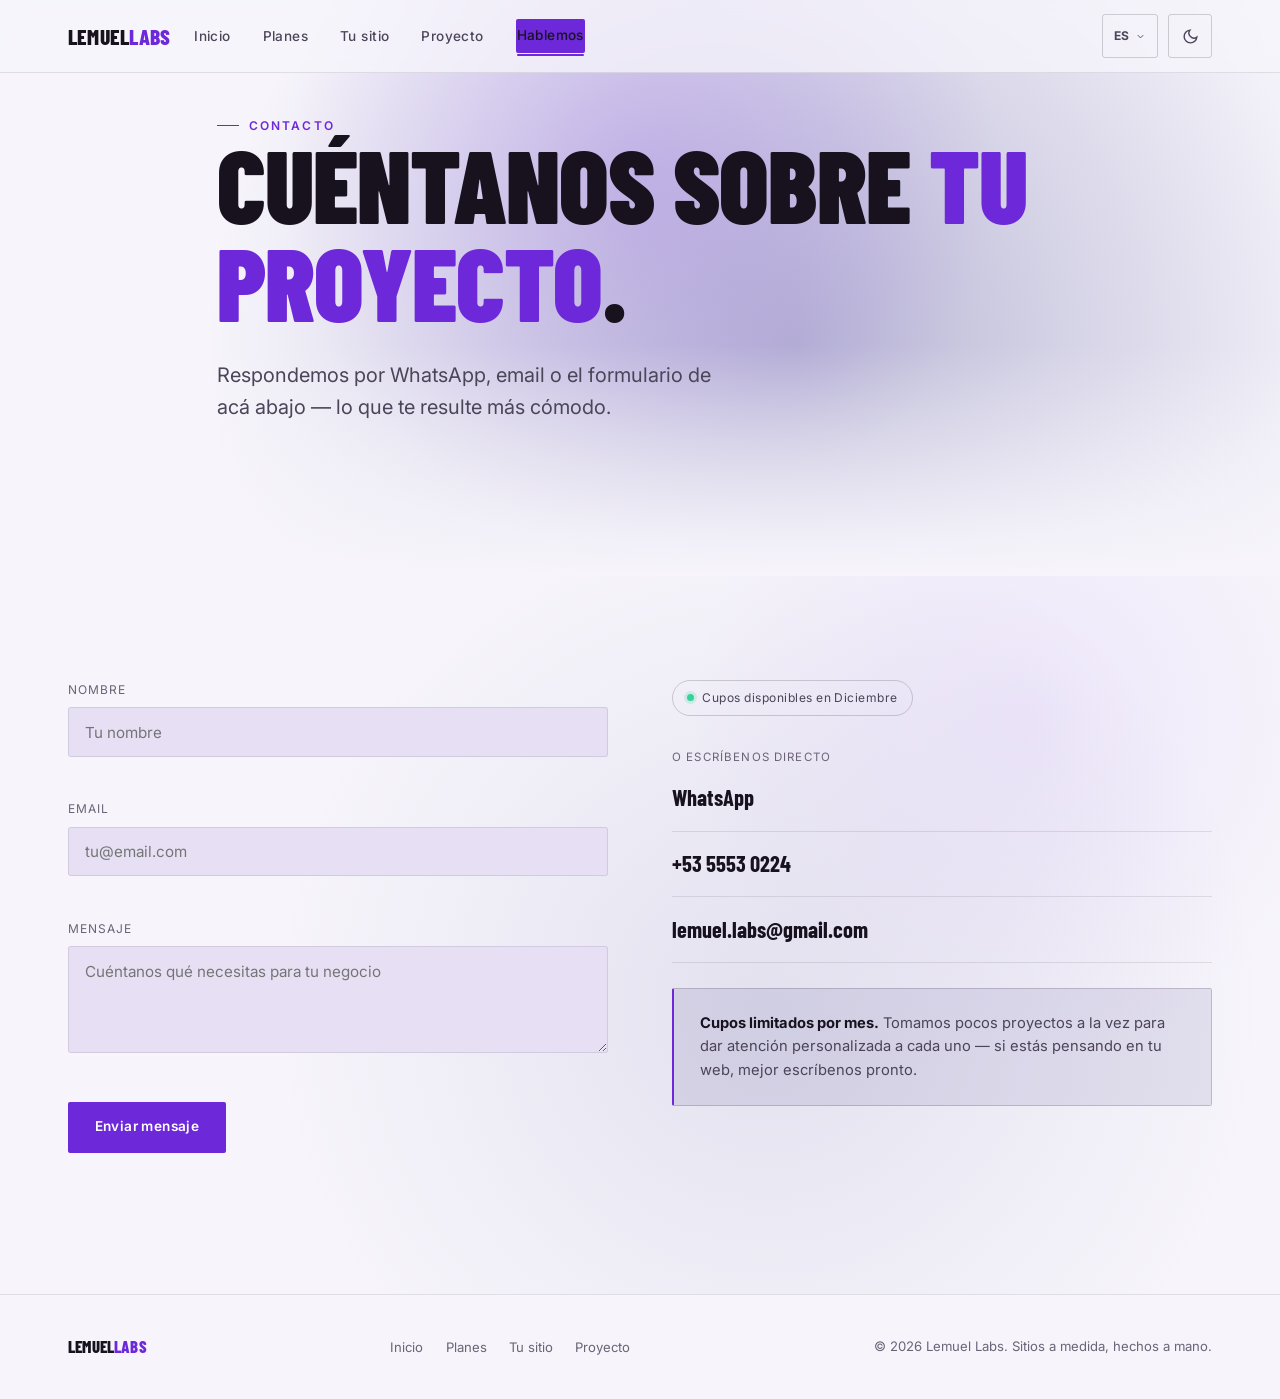
==== contacto.html @ 9ead1e61 "Add files via upload" ====
<!DOCTYPE html>
<html lang="es">
<head>
<meta charset="UTF-8">
<meta name="viewport" content="width=device-width, initial-scale=1.0">

<link rel="icon" href="img/favicon.ico" sizes="any">
<link rel="icon" type="image/png" sizes="32x32" href="img/favicon-32x32.png">
<link rel="icon" type="image/png" sizes="16x16" href="img/favicon-16x16.png">
<link rel="apple-touch-icon" sizes="180x180" href="img/apple-touch-icon.png">

<!-- A2 — Analítica liviana, sin cookies (Plausible).
     TODO ANTES DE PUBLICAR: reemplazar TU-DOMINIO.com por el dominio real. -->
<script defer data-domain="TU-DOMINIO.com" src="https://plausible.io/js/script.js"></script>
<!-- Alternativa a Plausible: GoatCounter (también gratis, también sin cookies).
     Para usarla en vez de Plausible: comentar el script de arriba,
     descomentar este, y reemplazar TU-CUENTA por tu cuenta real.
<script data-goatcounter="https://TU-CUENTA.goatcounter.com/count" async src="//gc.zgo.at/count.js"></script>
-->

<script>
(function(){
  try{
    var saved = localStorage.getItem('lemuel-theme');
    var theme = saved || (window.matchMedia('(prefers-color-scheme: light)').matches ? 'light' : 'dark');
    document.documentElement.setAttribute('data-theme', theme);
    if (sessionStorage.getItem('lemuel-iris-open') === '1') {
      document.documentElement.classList.add('iris-pending');
      setTimeout(function(){ document.documentElement.classList.remove('iris-pending'); }, 2000);
    }
  }catch(e){}
})();
</script>

<title>Contacto — Lemuel Labs</title>
<meta name="description" content="Escríbenos por WhatsApp, email o el formulario de contacto. Cupos limitados por mes para dar atención personalizada a cada proyecto.">

<meta property="og:type" content="website">
<meta property="og:title" content="Contacto — Lemuel Labs">
<meta property="og:description" content="Cuéntanos sobre tu proyecto. Cupos limitados por mes.">
<!-- TODO: reemplazar TU-DOMINIO.com por el dominio real cuando el sitio esté publicado -->
<meta property="og:url" content="https://TU-DOMINIO.com/contacto.html">
<meta property="og:image" content="https://TU-DOMINIO.com/img/og-cover.jpg">
<meta property="og:locale" content="es_LA">

<meta name="twitter:card" content="summary_large_image">
<meta name="twitter:title" content="Contacto — Lemuel Labs">
<meta name="twitter:description" content="Cuéntanos sobre tu proyecto. Cupos limitados por mes.">
<meta name="twitter:image" content="https://TU-DOMINIO.com/img/og-cover.jpg">

<script type="application/ld+json">
{
  "@context": "https://schema.org",
  "@type": "ProfessionalService",
  "name": "Lemuel Labs",
  "description": "Estudio de desarrollo web a medida. Sitios de presentación para pequeños y medianos negocios, en tres niveles de servicio: Esencial, Profesional y Premium.",
  "url": "https://TU-DOMINIO.com/contacto.html",
  "telephone": "+5355530224",
  "email": "lemuel.labs@gmail.com",
  "priceRange": "$$",
  "makesOffer": [
    {
      "@type": "Offer",
      "name": "Plan Esencial",
      "price": "200000",
      "priceCurrency": "ARS",
      "url": "https://TU-DOMINIO.com/planes.html#esencial"
    },
    {
      "@type": "Offer",
      "name": "Plan Profesional",
      "price": "290000",
      "priceCurrency": "ARS",
      "url": "https://TU-DOMINIO.com/planes.html#profesional"
    },
    {
      "@type": "Offer",
      "name": "Plan Premium",
      "price": "350000",
      "priceCurrency": "ARS",
      "url": "https://TU-DOMINIO.com/planes.html#premium"
    }
  ]
}
</script>

<link rel="preconnect" href="https://fonts.googleapis.com">
<link rel="preconnect" href="https://fonts.gstatic.com" crossorigin>
<link href="https://fonts.googleapis.com/css2?family=Barlow+Condensed:wght@600;700;800;900&family=Inter:wght@400;500;600;700&display=swap" rel="stylesheet">
<link rel="stylesheet" href="css/styles.css">
</head>
<body>

<a href="#main" class="skip-link">Saltar al contenido</a>

<header>
  <nav class="nav wrap">
    <a href="index.html" class="logo">Lemuel<span>Labs</span></a>
    <ul class="nav-links" id="navLinks">
      <li><a href="index.html" data-i18n="nav_inicio">Inicio</a></li>
      <li><a href="planes.html" data-i18n="nav_planes">Planes</a></li>
      <li><a href="servicios.html" data-i18n="nav_servicios">Tu sitio</a></li>
      <li><a href="proyecto.html" data-i18n="nav_proyecto">Proyecto</a></li>
      <li><a href="contacto.html" class="btn btn-primary btn-sm" aria-current="page" data-i18n="nav_cta">Hablemos</a></li>
    </ul>
    <div class="nav-controls">
      <div class="lang-switch" id="langSwitch" data-open="false">
        <button type="button" class="lang-switch-btn" id="langBtn" aria-haspopup="listbox" aria-expanded="false" aria-label="Elegir idioma">
          <span id="langCurrentLabel">ES</span>
          <svg viewBox="0 0 24 24" fill="none" stroke="currentColor" stroke-width="2" aria-hidden="true" focusable="false"><path d="M6 9l6 6 6-6"/></svg>
        </button>
        <ul class="lang-switch-list" id="langMenu" role="listbox" aria-label="Idioma" tabindex="-1">
          <li role="option" data-lang="es" aria-selected="true" id="langOpt-es" data-i18n="lang_name_es">Español</li>
          <li role="option" data-lang="en" aria-selected="false" id="langOpt-en" data-i18n="lang_name_en">Inglés</li>
          <li role="option" data-lang="pt" aria-selected="false" id="langOpt-pt" data-i18n="lang_name_pt">Portugués</li>
        </ul>
      </div>
      <button type="button" class="icon-btn" id="themeToggle" aria-pressed="false" aria-label="Cambiar entre modo oscuro y claro">
        <svg class="icon-sun" viewBox="0 0 24 24" fill="none" stroke="currentColor" stroke-width="2" aria-hidden="true" focusable="false"><circle cx="12" cy="12" r="4"/><path d="M12 2v2M12 20v2M4.9 4.9l1.4 1.4M17.7 17.7l1.4 1.4M2 12h2M20 12h2M4.9 19.1l1.4-1.4M17.7 6.3l1.4-1.4"/></svg>
        <svg class="icon-moon" viewBox="0 0 24 24" fill="none" stroke="currentColor" stroke-width="2" aria-hidden="true" focusable="false"><path d="M21 12.79A9 9 0 1 1 11.21 3 7 7 0 0 0 21 12.79Z"/></svg>
      </button>
      <button class="nav-toggle" id="navToggle" aria-label="Abrir menú" aria-expanded="false">☰</button>
    </div>
  </nav>
</header>

<main id="main">

  <section class="hero hero-compact" id="hero">
    <div class="wrap hero-inner">
      <span class="eyebrow" data-i18n="hero_contacto_eyebrow">Contacto</span>
      <h1 data-i18n-html="hero_contacto_h1">Cuéntanos sobre <em>tu proyecto</em>.</h1>
      <p class="hero-sub" data-i18n="hero_contacto_sub">Respondemos por WhatsApp, email o el formulario de acá abajo — lo que te resulte más cómodo.</p>
    </div>
  </section>

  <section class="contact" id="contacto">
    <div class="wrap contact-inner">
      <div class="contact-grid">

        <div class="reveal">
          <!--
            A1 — Envío real del formulario, sin backend propio.
            Servicio elegido: Formspree (gratis hasta 50 envíos/mes,
            sin necesidad de cuenta para el visitante).
            TODO ANTES DE PUBLICAR: reemplazar YOUR_FORM_ID por el ID
            real de tu formulario en https://formspree.io
          -->
          <form id="contactForm" action="https://formspree.io/f/YOUR_FORM_ID" method="POST" novalidate>
            <!--
              Alternativa a Formspree: Web3Forms (también gratis, sin
              cuenta). Para usarla en vez de Formspree: comentar el
              <form> de arriba, descomentar este, y reemplazar
              YOUR_ACCESS_KEY por la clave real de https://web3forms.com

            <form id="contactForm" action="https://api.web3forms.com/submit" method="POST" novalidate>
              <input type="hidden" name="access_key" value="YOUR_ACCESS_KEY">
            -->

            <!-- Honeypot anti-spam: invisible para personas, tentador para bots -->
            <div class="hp-field" aria-hidden="true">
              <label for="website">No completar este campo</label>
              <input type="text" id="website" name="website" tabindex="-1" autocomplete="off">
            </div>

            <div class="field">
              <label for="name" data-i18n="form_label_name">Nombre</label>
              <input type="text" id="name" name="name" placeholder="Tu nombre" data-i18n-placeholder="form_placeholder_name" required aria-describedby="nameError">
              <span class="field-error" id="nameError"></span>
            </div>
            <div class="field">
              <label for="email" data-i18n="form_label_email">Email</label>
              <input type="email" id="email" name="email" placeholder="tu@email.com" required aria-describedby="emailError">
              <span class="field-error" id="emailError"></span>
            </div>
            <div class="field">
              <label for="message" data-i18n="form_label_message">Mensaje</label>
              <textarea id="message" name="message" rows="4" placeholder="Cuéntanos qué necesitas para tu negocio" data-i18n-placeholder="form_placeholder_message" required aria-describedby="messageError"></textarea>
              <span class="field-error" id="messageError"></span>
            </div>
            <button type="submit" class="btn btn-primary" data-i18n="form_submit">Enviar mensaje</button>
            <p class="form-status" role="status" aria-live="polite"></p>
            <p class="form-fallback" id="formFallback" hidden>
              <span data-i18n="form_fallback_text">¿No se envió? Escríbenos directo por</span>
              <a href="https://wa.me/5355530224?text=Hola%20Lemuel%20Labs%2C%20intent%C3%A9%20escribirles%20por%20el%20formulario%20de%20la%20web%20pero%20no%20se%20envi%C3%B3.">WhatsApp</a>.
            </p>
          </form>
        </div>

        <div class="reveal reveal-delay-1">
          <div class="badge" data-cupos-badge data-status="open"><span class="badge-dot"></span><span class="badge-text">Cupos disponibles</span></div>

          <div class="direct-info">
            <span data-i18n="contact_direct_label">O escríbenos directo</span>
            <a href="https://wa.me/5355530224?text=Hola%20Lemuel%20Labs%2C%20vengo%20de%20la%20p%C3%A1gina%20de%20contacto%20y%20quiero%20cotizar%20un%20sitio." target="_blank" rel="noopener">WhatsApp</a>
            <a href="tel:+5355530224">+53 5553 0224</a>
            <a href="mailto:lemuel.labs@gmail.com">lemuel.labs@gmail.com</a>
          </div>
          <div class="urgency">
            <p data-i18n-html="contact_urgency">
              <strong>Cupos limitados por mes.</strong> Tomamos pocos proyectos a la vez para dar atención personalizada a cada uno — si estás pensando en tu web, mejor escríbenos pronto.
            </p>
          </div>
        </div>

      </div>
    </div>
  </section>

</main>

<footer>
  <div class="wrap footer-inner">
    <a href="index.html" class="logo" style="font-size:1.05rem;">Lemuel<span>Labs</span></a>
    <ul class="footer-links">
      <li><a href="index.html" data-i18n="nav_inicio">Inicio</a></li>
      <li><a href="planes.html" data-i18n="nav_planes">Planes</a></li>
      <li><a href="servicios.html" data-i18n="nav_servicios">Tu sitio</a></li>
      <li><a href="proyecto.html" data-i18n="nav_proyecto">Proyecto</a></li>
    </ul>
    <p>&copy; <span id="year"></span> Lemuel Labs. Sitios a medida, hechos a mano.</p>
  </div>
</footer>

<script src="js/main.js" defer></script>
</body>
</html>
---- css/styles.css ----
/* =========================================================
   LEMUEL LABS — HOJA DE ESTILOS COMPARTIDA
   Arquetipo: Mouse Gradient. Paleta violeta/índigo sobre
   fondo oscuro (con variante clara). Barlow Condensed + Inter.
   Índice:
     1. Variables y temas (oscuro / claro)
     2. Reset y base
     3. Utilidades (wrap, eyebrow, reveal, visually-hidden)
     4. Header / navegación / controles (tema, idioma)
     5. Hero
     6. Secciones genéricas
     7. Bento de servicios (index / resumen)
     8. Por qué elegirnos
     9. Planes (planes.html)
     10. Lo que tiene tu sitio (servicios.html)
     11. Proyecto / case study (proyecto.html)
     12. Contacto (formulario, honeypot, validación)
     13. Footer
     14. Overlay "iris" (transición unificada: página / tema / idioma)
     15. Responsive
   ========================================================= */

/* ---------------------------------------------------------
   1. VARIABLES Y TEMAS
   --------------------------------------------------------- */
:root{
  /* Fondo — se mantiene oscuro y cinemático en el tema por defecto */
  --bg: #05070A;
  --bg-alt: #0B0F14;
  --bg-alt-2: #100D1B;

  /* Paleta violeta / índigo (reemplaza al verde esmeralda + petróleo) */
  --violet-dark: #2E1065;
  --violet: #7C3AED;
  --violet-soft: #A78BFA;
  --indigo-dark: #1E1B4B;
  --indigo: #312E81;

  /* Acento operativo: en tema oscuro usamos --violet directo */
  --accent: var(--violet);
  --accent-strong: var(--violet-soft);

  --text: #F5F5F0;
  --text-dim: #9A93A6;
  /* #8A8497 sobre --bg (#05070A) = 5.60:1 — verificado, cumple AA (4.5:1) */
  --text-dimmer: #8A8497;

  /* Texto chico en color acento (eyebrow, card-tag, opción seleccionada del
     idioma) necesita más contraste que --accent puro sobre --bg: violeta
     #7C3AED da solo 3.54:1 en texto chico. --violet-soft (#A78BFA) da
     7.41:1 — se usa como color de TEXTO acentuado; --accent se sigue
     usando para fondos de botón, bordes e íconos (ahí sí alcanza 3:1 UI). */
  --accent-text: var(--violet-soft);

  --border: rgba(245,245,240,0.09);
  --border-strong: rgba(245,245,240,0.16);

  --ok: #34D399;
  --danger: #F87171;

  --display: 'Barlow Condensed', 'Helvetica Neue Condensed', 'Arial Narrow', sans-serif;
  --body: 'Inter', -apple-system, BlinkMacSystemFont, 'Segoe UI', sans-serif;

  --mx: 50%;
  --my: 30%;

  color-scheme: dark;
}

/* Tema claro — activado con [data-theme="light"] en <html>, seteado
   antes del primer paint por el script inline en el <head> de cada página */
:root[data-theme="light"]{
  --bg: #F7F5FB;
  --bg-alt: #EFEBF7;
  --bg-alt-2: #E7E0F5;

  --accent: #6D28D9;       /* violeta más oscuro: contraste suficiente sobre fondo claro */
  --accent-strong: #5B21B6;
  --accent-text: var(--accent); /* 6D28D9 sobre fondo claro = 6.57:1, ya cumple AA */

  --text: #18121F;
  --text-dim: #4C4458;
  /* #6B6377 sobre --bg (#F7F5FB) = 5.28:1 — verificado, cumple AA */
  --text-dimmer: #6B6377;

  --border: rgba(24,18,31,0.10);
  --border-strong: rgba(24,18,31,0.18);

  color-scheme: light;
}

*{ margin:0; padding:0; box-sizing:border-box; }

html{ scroll-behavior:smooth; }

@media (prefers-reduced-motion: reduce){
  html{ scroll-behavior:auto; }
  *{ animation-duration:0.001ms !important; transition-duration:0.001ms !important; }
}

body{
  background:var(--bg);
  color:var(--text);
  font-family:var(--body);
  font-size:16px;
  line-height:1.6;
  -webkit-font-smoothing:antialiased;
  overflow-x:hidden;
  transition:background 0.35s ease, color 0.35s ease;
}

img, svg{ display:block; max-width:100%; }
a{ color:inherit; text-decoration:none; }
button{ font:inherit; }
::selection{ background:var(--accent); color:#fff; }

:focus-visible{
  outline:2px solid var(--accent);
  outline-offset:3px;
}

/* ---------------------------------------------------------
   3. UTILIDADES
   --------------------------------------------------------- */
.wrap{
  max-width:1240px;
  margin:0 auto;
  padding:0 clamp(1.5rem, 4vw, 3rem);
}

.visually-hidden{
  position:absolute !important;
  width:1px; height:1px;
  padding:0; margin:-1px;
  overflow:hidden;
  clip:rect(0,0,0,0);
  white-space:nowrap;
  border:0;
}

.skip-link{
  position:fixed;
  top:-100px;
  left:1rem;
  z-index:1000;
  background:var(--accent);
  color:#fff;
  padding:0.75rem 1.2rem;
  border-radius:3px;
  font-size:0.85rem;
  font-weight:600;
  transition:top 0.2s ease;
}
.skip-link:focus{ top:1rem; }

.eyebrow{
  font-family:var(--body);
  font-weight:600;
  font-size:0.75rem;
  letter-spacing:0.18em;
  text-transform:uppercase;
  color:var(--accent-text);
  display:inline-flex;
  align-items:center;
  gap:0.6rem;
}
.eyebrow::before{
  content:"";
  width:22px; height:1px;
  background:var(--accent-text);
  display:inline-block;
}

.reveal{
  opacity:0;
  transform:translateY(28px);
  transition:opacity 0.8s cubic-bezier(.16,.8,.24,1), transform 0.8s cubic-bezier(.16,.8,.24,1);
}
.reveal.in-view{ opacity:1; transform:translateY(0); }
.reveal-delay-1.in-view{ transition-delay:0.08s; }
.reveal-delay-2.in-view{ transition-delay:0.16s; }
.reveal-delay-3.in-view{ transition-delay:0.24s; }

.btn{
  display:inline-flex;
  align-items:center;
  gap:0.5rem;
  font-family:var(--body);
  font-weight:600;
  font-size:0.85rem;
  letter-spacing:0.03em;
  padding:0.85rem 1.6rem;
  border-radius:2px;
  cursor:pointer;
  transition:transform 0.25s cubic-bezier(.16,.8,.24,1), background 0.25s ease, box-shadow 0.25s ease, color .25s ease, border-color .25s ease;
  border:1px solid transparent;
  white-space:nowrap;
}
.btn-primary{ background:var(--accent); color:#fff; }
.btn-primary:hover{
  transform:translateY(-2px);
  box-shadow:0 10px 30px -8px rgba(124,58,237,0.55);
}
.btn-ghost{
  background:transparent;
  border:1px solid var(--border-strong);
  color:var(--text);
}
.btn-ghost:hover{ border-color:var(--accent); color:var(--accent); }
.btn-sm{ padding:0.6rem 1.1rem; font-size:0.78rem; }

.badge{
  display:inline-flex;
  align-items:center;
  gap:0.5rem;
  font-size:0.75rem;
  letter-spacing:0.04em;
  padding:0.45rem 0.9rem;
  border:1px solid var(--border-strong);
  border-radius:20px;
  color:var(--text-dim);
}
.badge-dot{
  width:7px; height:7px;
  border-radius:50%;
  background:var(--text-dimmer);
  flex-shrink:0;
}
.badge[data-status="open"] .badge-dot{ background:var(--ok); box-shadow:0 0 0 3px rgba(52,211,153,0.18); }
.badge[data-status="closed"] .badge-dot{ background:var(--text-dimmer); }

/* Variante "etiqueta": para marcar algo (ej. "Plan Premium") sin usar el
   sistema de estados abierto/cerrado de los cupos. */
.badge-tag{ border-color:var(--accent); color:var(--accent-text); }
.badge-tag .badge-dot{ background:var(--accent); box-shadow:none; }

/* ---------------------------------------------------------
   4. HEADER / NAV / CONTROLES
   --------------------------------------------------------- */
header{
  position:fixed;
  top:0; left:0; right:0;
  z-index:100;
  background:color-mix(in srgb, var(--bg) 78%, transparent);
  backdrop-filter:blur(10px);
  -webkit-backdrop-filter:blur(10px);
  border-bottom:1px solid var(--border);
}
.nav{
  display:flex;
  align-items:center;
  justify-content:space-between;
  height:72px;
  gap:1.5rem;
}
.logo{
  font-family:var(--display);
  font-weight:800;
  font-size:1.35rem;
  letter-spacing:0.01em;
  text-transform:uppercase;
  flex-shrink:0;
}
.logo span{ color:var(--accent); }

.nav-links{
  display:flex;
  align-items:center;
  gap:2rem;
  list-style:none;
  flex:1;
}
.nav-links a{
  font-size:0.85rem;
  font-weight:500;
  letter-spacing:0.03em;
  color:var(--text-dim);
  transition:color 0.2s ease;
  position:relative;
  padding:0.3rem 0;
}
.nav-links a:hover{ color:var(--text); }
.nav-links a[aria-current="page"]{ color:var(--text); }
.nav-links a[aria-current="page"]::after{
  content:"";
  position:absolute;
  left:0; right:0; bottom:-4px;
  height:2px;
  background:var(--accent);
  border-radius:2px;
}

.nav-controls{
  display:flex;
  align-items:center;
  gap:0.6rem;
  flex-shrink:0;
}

.icon-btn{
  display:inline-flex;
  align-items:center;
  justify-content:center;
  width:44px; height:44px; /* mínimo 44x44 para área táctil (WCAG 2.5.5/2.5.8) */
  border:1px solid var(--border-strong);
  border-radius:3px;
  background:transparent;
  color:var(--text-dim);
  cursor:pointer;
  transition:border-color .2s ease, color .2s ease;
}
.icon-btn:hover{ border-color:var(--accent); color:var(--accent); }
.icon-btn svg{ width:17px; height:17px; }
.icon-btn .icon-moon{ display:none; }
:root[data-theme="light"] .icon-btn .icon-sun{ display:none; }
:root[data-theme="light"] .icon-btn .icon-moon{ display:block; }

/* Selector de idioma unificado: un botón + listbox desplegable,
   mismo lenguaje visual que el toggle de tema (icon-btn). */
.lang-switch{ position:relative; }
.lang-switch-btn{
  display:inline-flex;
  align-items:center;
  gap:0.35rem;
  height:44px; /* mínimo 44px de área táctil */
  padding:0 0.7rem;
  border:1px solid var(--border-strong);
  border-radius:3px;
  background:transparent;
  color:var(--text-dim);
  font-size:0.75rem;
  font-weight:700;
  letter-spacing:0.03em;
  cursor:pointer;
  transition:border-color .2s ease, color .2s ease;
}
.lang-switch-btn:hover{ border-color:var(--accent); color:var(--accent); }
.lang-switch-btn svg{ width:11px; height:11px; transition:transform .2s ease; }
.lang-switch[data-open="true"] .lang-switch-btn svg{ transform:rotate(180deg); }

.lang-switch-list{
  position:absolute;
  top:calc(100% + 8px);
  right:0;
  min-width:130px;
  background:var(--bg-alt-2);
  border:1px solid var(--border-strong);
  border-radius:4px;
  padding:0.35rem;
  list-style:none;
  box-shadow:0 12px 30px -10px rgba(0,0,0,0.5);
  opacity:0;
  transform:translateY(-6px);
  pointer-events:none;
  transition:opacity .18s ease, transform .18s ease;
  z-index:120;
}
.lang-switch[data-open="true"] .lang-switch-list{
  opacity:1;
  transform:translateY(0);
  pointer-events:auto;
}
.lang-switch-list [role="option"]{
  display:flex;
  align-items:center;
  justify-content:space-between;
  gap:0.6rem;
  padding:0.55rem 0.7rem;
  font-size:0.85rem;
  color:var(--text-dim);
  border-radius:3px;
  cursor:pointer;
}
.lang-switch-list [role="option"]:hover,
.lang-switch-list [role="option"].is-focused{
  background:color-mix(in srgb, var(--accent) 16%, transparent);
  color:var(--text);
}
.lang-switch-list [role="option"][aria-selected="true"]{ color:var(--accent-text); font-weight:600; }
.lang-switch-list [role="option"][aria-selected="true"]::after{ content:"✓"; }

.nav-toggle{
  display:none;
  align-items:center;
  justify-content:center;
  width:44px; height:44px; /* mínimo 44x44 de área táctil */
  background:none;
  border:none;
  color:var(--text);
  font-size:1.6rem;
  cursor:pointer;
}

/* ---------------------------------------------------------
   5. HERO
   --------------------------------------------------------- */
.hero{
  position:relative;
  min-height:92svh;
  display:flex;
  flex-direction:column;
  justify-content:center;
  padding-top:72px;
  overflow:hidden;
}
.hero::before{
  content:"";
  position:absolute;
  inset:0;
  background:
    radial-gradient(600px 600px at var(--mx) var(--my), rgba(124,58,237,0.20), transparent 60%),
    radial-gradient(900px 900px at calc(var(--mx) + 12%) calc(var(--my) + 30%), rgba(49,46,129,0.32), transparent 65%);
  transition:background 0.15s ease-out;
  pointer-events:none;
}
.hero::after{
  content:"";
  position:absolute;
  inset:0;
  background:linear-gradient(180deg, transparent 60%, var(--bg) 100%);
  pointer-events:none;
}

.hero-inner{ position:relative; z-index:2; padding-top:3rem; padding-bottom:4rem; }
.hero.hero-compact{ min-height:64svh; }
.hero.hero-compact .hero-inner{ padding-top:2.2rem; padding-bottom:3rem; }

.hero h1{
  font-family:var(--display);
  font-weight:900;
  text-transform:uppercase;
  font-size:clamp(2.6rem, 8vw, 7rem);
  line-height:0.95;
  letter-spacing:-0.01em;
  max-width:18ch;
}
.hero h1 em{ font-style:normal; color:var(--accent); }

.hero-sub{
  margin-top:1.8rem;
  font-size:clamp(1rem, 1.6vw, 1.25rem);
  color:var(--text-dim);
  max-width:40ch;
  font-weight:400;
}

.hero-actions{
  margin-top:2.6rem;
  display:flex;
  align-items:center;
  gap:1.2rem;
  flex-wrap:wrap;
}

.hero-meta{
  position:relative;
  z-index:2;
  display:flex;
  justify-content:space-between;
  align-items:flex-end;
  gap:2rem;
  padding-bottom:2.5rem;
  border-top:1px solid var(--border);
  padding-top:1.6rem;
  flex-wrap:wrap;
}
.hero-meta-item{ font-size:0.78rem; color:var(--text-dimmer); letter-spacing:0.02em; }
.hero-meta-item strong{
  display:block;
  font-family:var(--display);
  font-weight:700;
  font-size:1.1rem;
  color:var(--text);
  text-transform:none;
  letter-spacing:0;
}

/* ---------------------------------------------------------
   6. SECCIONES GENÉRICAS
   --------------------------------------------------------- */
section{ position:relative; padding:6.5rem 0; }
.section-head{ max-width:46ch; margin-bottom:3.5rem; }
.section-head h2{
  font-family:var(--display);
  font-weight:800;
  text-transform:uppercase;
  font-size:clamp(2rem, 4vw, 3rem);
  line-height:1.02;
  margin-top:0.8rem;
  letter-spacing:-0.005em;
}
.section-head p{ margin-top:1.1rem; color:var(--text-dim); font-size:1.05rem; max-width:42ch; }
.section-head.center{ margin-left:auto; margin-right:auto; text-align:center; }

/* ---------------------------------------------------------
   7. BENTO DE SERVICIOS (resumen en index)
   --------------------------------------------------------- */
.services{ background:var(--bg-alt); }
.bento{
  display:grid;
  grid-template-columns:repeat(6, 1fr);
  grid-auto-rows:minmax(150px, auto);
  gap:1.25rem;
}
.card{
  border:1px solid var(--border);
  background:linear-gradient(160deg, var(--bg-alt-2), color-mix(in srgb, var(--bg-alt) 60%, transparent));
  border-radius:4px;
  padding:2rem;
  display:flex;
  flex-direction:column;
  justify-content:flex-end;
  transition:border-color 0.3s ease, transform 0.3s ease;
  position:relative;
  overflow:hidden;
}
.card:hover{ border-color:var(--border-strong); transform:translateY(-4px); }
.card-tag{
  font-size:0.72rem;
  letter-spacing:0.14em;
  text-transform:uppercase;
  color:var(--accent-text);
  font-weight:600;
  margin-bottom:auto;
}
.card h3{
  font-family:var(--display);
  font-weight:700;
  font-size:1.6rem;
  text-transform:uppercase;
  margin-top:1.6rem;
}
.card p{ margin-top:0.7rem; color:var(--text-dim); font-size:0.95rem; max-width:38ch; }

/* Fondo y texto fijos (no ligados al tema): esta tarjeta es un
   "spot" oscuro deliberado, debe leerse bien tanto en modo oscuro
   como en modo claro, así que no hereda var(--text)/var(--bg-alt-2) */
.card-1{
  grid-column:1 / span 3; grid-row:1 / span 2;
  background:linear-gradient(165deg, var(--indigo-dark), #17132B 70%);
  color:#F1EEFB;
}
.card-1 .card-tag{ color:#B9A2F5; }
.card-1 p{ color:#C9C2DC; }
.card-1 h3{ font-size:2rem; }
.card-2{ grid-column:4 / span 3; grid-row:1; }
.card-3{ grid-column:4 / span 3; grid-row:2; }

/* ---------------------------------------------------------
   8. POR QUÉ ELEGIRNOS
   --------------------------------------------------------- */
.why{ background:var(--bg); }
.why-grid{ display:grid; grid-template-columns:repeat(4, 1fr); border-top:1px solid var(--border); }
.why-item{ padding:2.4rem 1.8rem 2.4rem 1.4rem; border-right:1px solid var(--border); border-bottom:1px solid var(--border); }
.why-grid .why-item:last-child{ border-right:none; }
.why-mark{ width:10px; height:10px; background:var(--accent); border-radius:1px; margin-bottom:1.4rem; }
.why-item h3{ font-family:var(--display); font-weight:700; font-size:1.4rem; text-transform:uppercase; }
.why-item p{ margin-top:0.7rem; color:var(--text-dim); font-size:0.92rem; }

/* ---------------------------------------------------------
   9. PLANES
   --------------------------------------------------------- */
.plans{ background:var(--bg-alt); }
.plan-grid{
  display:grid;
  grid-template-columns:repeat(3, 1fr);
  gap:1.5rem;
  align-items:stretch;
}
.plan-card{
  border:1px solid var(--border);
  background:var(--bg-alt-2);
  border-radius:6px;
  padding:2.2rem 1.9rem;
  display:flex;
  flex-direction:column;
  position:relative;
  transition:border-color .3s ease, transform .3s ease;
}
.plan-card:hover{ transform:translateY(-4px); border-color:var(--border-strong); }
.plan-card.featured{
  border-color:var(--accent);
  background:linear-gradient(165deg, var(--indigo-dark), #17132B 70%);
  color:#F1EEFB;
}
.plan-card.featured .plan-name{ color:#C9C2DC; }
.plan-card.featured .plan-price{ color:#F1EEFB; }
.plan-card.featured .plan-price span{ color:#B7AFC9; }
.plan-card.featured .plan-hook{ color:#D8D1EA; }
.plan-card.featured .plan-features li{ color:#D2CBE3; }
.plan-card.featured .plan-features li strong{ color:#fff; }
.plan-card.featured .plan-features li::before{ background:#A78BFA; }
.plan-card.featured .plan-for{ color:#B7AFC9; border-top-color:rgba(245,245,240,0.14); }
.plan-card.featured::before{
  content:"El que usamos nosotros mismos";
  position:absolute;
  top:-13px; left:1.9rem; right:1.9rem;
  background:var(--accent);
  color:#fff;
  font-size:0.68rem;
  font-weight:700;
  letter-spacing:0.04em;
  text-transform:uppercase;
  padding:0.35rem 0.75rem;
  border-radius:20px;
  white-space:nowrap;
  overflow:hidden;
  text-overflow:ellipsis;
  width:fit-content;
  max-width:calc(100% - 3.8rem); /* nunca desborda el ancho de la tarjeta, incl. a 320px */
}
.plan-name{ display:block; margin:0; font-size:0.78rem; font-weight:600; letter-spacing:0.12em; text-transform:uppercase; color:var(--text-dim); }
.plan-price{
  font-family:var(--display);
  font-weight:800;
  font-size:2.6rem;
  margin-top:0.5rem;
  letter-spacing:-0.01em;
}
.plan-price span{ font-family:var(--body); font-weight:500; font-size:0.9rem; color:var(--text-dimmer); }
.plan-hook{
  margin-top:0.9rem;
  font-style:normal;
  color:var(--text-dim);
  font-size:0.95rem;
  min-height:2.6em;
}
.plan-features{
  list-style:none;
  margin-top:1.6rem;
  display:flex;
  flex-direction:column;
  gap:0.7rem;
  flex:1;
}
.plan-features li{
  font-size:0.88rem;
  color:var(--text-dim);
  padding-left:1.3rem;
  position:relative;
}
.plan-features li::before{
  content:"";
  position:absolute;
  left:0; top:0.5em;
  width:7px; height:7px;
  border-radius:1px;
  background:var(--accent);
}
.plan-features li strong{ color:var(--text); font-weight:600; }
.plan-for{
  margin-top:1.4rem;
  padding-top:1.2rem;
  border-top:1px solid var(--border);
  font-size:0.82rem;
  color:var(--text-dimmer);
}
.plan-card .btn{ margin-top:1.6rem; justify-content:center; }

.plans-note{
  margin-top:3rem;
  border:1px solid var(--border-strong);
  border-left:2px solid var(--accent);
  border-radius:2px;
  padding:1.8rem 2rem;
  background:color-mix(in srgb, var(--indigo) 12%, transparent);
}
.plans-note h3{ font-family:var(--display); font-weight:700; text-transform:uppercase; font-size:1.3rem; }
.plans-note p{ margin-top:0.7rem; color:var(--text-dim); font-size:0.95rem; max-width:70ch; }
.plans-note p + p{ margin-top:0.6rem; }

/* Tabla comparativa (D2) */
.compare-table-wrap{
  margin-top:1.5rem;
  overflow-x:auto;
  border:1px solid var(--border);
  border-radius:6px;
}
.compare-table{
  width:100%;
  border-collapse:collapse;
  font-size:0.88rem;
  min-width:520px;
}
.compare-table thead th{
  text-align:left;
  font-family:var(--display);
  font-weight:700;
  text-transform:uppercase;
  font-size:0.78rem;
  letter-spacing:0.04em;
  color:var(--text-dim);
  padding:0.9rem 1.1rem;
  border-bottom:1px solid var(--border-strong);
  background:var(--bg-alt-2);
}
.compare-table thead th:not(:first-child){ text-align:center; }
.compare-table tbody th{
  text-align:left;
  font-weight:500;
  color:var(--text);
  padding:0.8rem 1.1rem;
  border-bottom:1px solid var(--border);
  white-space:nowrap;
}
.compare-table tbody td{
  text-align:center;
  color:var(--text-dim);
  padding:0.8rem 0.75rem;
  border-bottom:1px solid var(--border);
}
.compare-table tbody tr:last-child th, .compare-table tbody tr:last-child td{ border-bottom:none; }

/* Reseñas próximamente (D4): slots vacíos, con estilo, sin inventar nada */
.review-slots{
  display:grid;
  grid-template-columns:repeat(3, 1fr);
  gap:1.25rem;
  margin-top:2rem;
}
.review-slot{
  border:1px dashed var(--border-strong);
  border-radius:6px;
  padding:1.6rem;
  background:var(--bg-alt-2);
}
.review-slot-avatar{
  width:40px; height:40px;
  border-radius:50%;
  background:var(--border-strong);
  margin-bottom:1rem;
}
.review-slot-line{
  height:9px;
  border-radius:2px;
  background:var(--border-strong);
  margin-bottom:0.6rem;
}
.review-slot-line-w1{ width:85%; }
.review-slot-line-w2{ width:55%; margin-bottom:0; }

/* ---------------------------------------------------------
   10. LO QUE TIENE TU SITIO (servicios.html)
   --------------------------------------------------------- */
.premium-note{
  display:flex;
  align-items:center;
  gap:1rem;
  flex-wrap:wrap;
  border:1px solid var(--border-strong);
  border-radius:4px;
  padding:1.3rem 1.6rem;
  margin-bottom:3rem;
  background:var(--bg-alt-2);
}
.premium-note p{ color:var(--text-dim); font-size:0.92rem; }
.premium-note a{ color:var(--accent-strong); font-weight:600; }

.lead{
  font-size:1.15rem;
  color:var(--text-dim);
  max-width:64ch;
  margin-bottom:3rem;
}
.lead::first-letter{
  font-family:var(--display);
  font-weight:900;
  font-size:3.6em;
  float:left;
  line-height:0.82;
  padding-right:0.12em;
  padding-top:0.03em;
  color:var(--accent);
}

.feature-grid{
  display:grid;
  grid-template-columns:repeat(2, 1fr);
  gap:1.25rem;
}
.feature-card{
  border:1px solid var(--border);
  border-radius:4px;
  padding:1.8rem;
  background:var(--bg-alt-2);
  transition:border-color .3s ease, transform .3s ease;
}
.feature-card:hover{ border-color:var(--border-strong); transform:translateY(-3px); }
.feature-icon{ font-size:1.6rem; line-height:1; }
.feature-card h3{
  font-family:var(--display);
  font-weight:700;
  font-size:1.3rem;
  text-transform:uppercase;
  margin-top:0.9rem;
}
.feature-card p{ margin-top:0.6rem; color:var(--text-dim); font-size:0.92rem; }

.pull-quote{
  border-left:2px solid var(--accent);
  padding:0.4rem 0 0.4rem 1.6rem;
  margin:3.5rem 0;
  font-family:var(--display);
  font-weight:600;
  font-size:clamp(1.4rem, 2.6vw, 2rem);
  text-transform:uppercase;
  letter-spacing:0.003em;
  line-height:1.15;
  max-width:32ch;
  color:var(--text);
}

/* ---------------------------------------------------------
   11. PROYECTO / CASE STUDY
   --------------------------------------------------------- */
.project{ background:var(--bg-alt); }
.case{ border:1px solid var(--border-strong); border-radius:6px; overflow:hidden; background:var(--bg-alt-2); }
.case-media-wrap{ overflow:hidden; margin:1.25rem; border-radius:4px; }
.case-media{
  aspect-ratio:16/8;
  border:1px dashed var(--border-strong);
  border-radius:4px;
  display:flex;
  align-items:center;
  justify-content:center;
  color:var(--text-dimmer);
  font-size:0.85rem;
  letter-spacing:0.1em;
  text-transform:uppercase;
  background:repeating-linear-gradient(135deg, rgba(124,58,237,0.05) 0 12px, transparent 12px 24px);
  will-change:transform;
}
.case-media img{ width:100%; height:100%; object-fit:cover; }
.case-body{ padding:1rem 2.25rem 2.5rem; display:flex; justify-content:space-between; gap:2.5rem; flex-wrap:wrap; }
.case-info{ max-width:50ch; }
.case-tags{ display:flex; gap:0.6rem; margin-bottom:1rem; flex-wrap:wrap; }
.case-tag{
  font-size:0.72rem;
  letter-spacing:0.08em;
  text-transform:uppercase;
  color:var(--text-dim);
  border:1px solid var(--border-strong);
  padding:0.3rem 0.7rem;
  border-radius:2px;
}
.case-tag.plan-tag{ color:#fff; background:var(--accent); border-color:var(--accent); }
.case-info h2, .case-info h3{ font-family:var(--display); font-weight:800; text-transform:uppercase; font-size:2.2rem; margin:0; }
.case-info p{ margin-top:0.9rem; color:var(--text-dim); font-size:1rem; }
.case-cta{ display:flex; align-items:flex-end; gap:0.8rem; flex-wrap:wrap; }

.detail-grid{
  display:grid;
  grid-template-columns:repeat(3, 1fr);
  gap:1.25rem;
  margin-top:3rem;
}
.detail-grid .feature-card p{ font-size:0.88rem; }

/* ---------------------------------------------------------
   12. CONTACTO
   --------------------------------------------------------- */
.contact{ background:var(--bg); position:relative; overflow:hidden; }
.contact::before{
  content:"";
  position:absolute;
  inset:0;
  /* Más sutil que antes (era 0.16/0.4): el gradiente sigue siendo la firma
     visual, pero no debe competir con el contraste del formulario. */
  background:
    radial-gradient(560px 560px at var(--cx, 80%) var(--cy, 20%), rgba(124,58,237,0.10), transparent 60%),
    radial-gradient(760px 760px at calc(var(--cx, 80%) - 20%) calc(var(--cy, 20%) + 40%), rgba(30,27,75,0.22), transparent 65%);
  pointer-events:none;
}
:root[data-theme="light"] .contact::before{
  /* En claro, cualquier tinte se nota más sobre el fondo casi blanco:
     va todavía más bajo para no ensuciar el área detrás del formulario. */
  background:
    radial-gradient(560px 560px at var(--cx, 80%) var(--cy, 20%), rgba(124,58,237,0.08), transparent 60%),
    radial-gradient(760px 760px at calc(var(--cx, 80%) - 20%) calc(var(--cy, 20%) + 40%), rgba(49,46,129,0.10), transparent 65%);
}
.contact-inner{ position:relative; z-index:2; }
.contact-grid{ display:grid; grid-template-columns:1fr 1fr; gap:4rem; align-items:start; }

.urgency{
  border:1px solid var(--border-strong);
  border-left:2px solid var(--accent);
  padding:1.4rem 1.6rem;
  margin-top:1.6rem;
  /* 10% en vez de 14%: verificado con el contraste real, el texto sigue
     muy por encima de AA (>6:1 en ambos temas) — esto es solo prolijidad visual */
  background:color-mix(in srgb, var(--indigo) 10%, transparent);
  border-radius:2px;
}
.urgency p{ color:var(--text-dim); font-size:0.92rem; }
.urgency strong{ color:var(--text); }

.direct-info{ margin-top:2rem; }
.direct-info a{
  display:block;
  font-family:var(--display);
  font-weight:700;
  font-size:1.4rem;
  padding:0.9rem 0;
  border-bottom:1px solid var(--border);
  transition:color 0.2s ease;
}
.direct-info a:hover{ color:var(--accent); }
.direct-info span{
  display:block;
  font-size:0.72rem;
  letter-spacing:0.1em;
  text-transform:uppercase;
  color:var(--text-dimmer);
  margin-top:1.6rem;
}

form{ display:flex; flex-direction:column; gap:1.3rem; }
.field{ display:flex; flex-direction:column; gap:0.5rem; }
.field label{ font-size:0.75rem; letter-spacing:0.08em; text-transform:uppercase; color:var(--text-dimmer); }
.field input, .field textarea{
  background:var(--bg-alt-2);
  border:1px solid var(--border);
  border-radius:3px;
  padding:0.9rem 1rem;
  color:var(--text);
  font-family:var(--body);
  font-size:0.95rem;
  resize:vertical;
  transition:border-color 0.2s ease;
}
.field input:focus, .field textarea:focus{ border-color:var(--accent); outline:none; }
.field input[aria-invalid="true"], .field textarea[aria-invalid="true"]{ border-color:var(--danger); }
.field-error{
  font-size:0.78rem;
  color:var(--danger);
  min-height:1.1em;
}
form .btn{ align-self:flex-start; margin-top:0.4rem; }
.form-status{
  font-size:0.85rem;
  color:var(--ok);
  min-height:1.2em;
}
.form-status.is-error{ color:var(--danger); }

.form-fallback{
  font-size:0.85rem;
  color:var(--text-dim);
  margin-top:-0.4rem;
}
.form-fallback a{ color:var(--accent-text); font-weight:600; text-decoration:underline; }

/* Honeypot: oculto para personas, visible para bots que rellenan todo */
.hp-field{
  position:absolute !important;
  left:-9999px !important;
  width:1px; height:1px;
  overflow:hidden;
}

/* ---------------------------------------------------------
   13. FOOTER
   --------------------------------------------------------- */
footer{ border-top:1px solid var(--border); padding:2.4rem 0; }
.footer-inner{ display:flex; justify-content:space-between; align-items:center; flex-wrap:wrap; gap:1rem; }
footer p{ font-size:0.82rem; color:var(--text-dimmer); }
.footer-links{ display:flex; gap:1.4rem; list-style:none; }
.footer-links a{ font-size:0.82rem; color:var(--text-dimmer); transition:color .2s ease; }
.footer-links a:hover{ color:var(--text); }

/* ---------------------------------------------------------
   14. OVERLAY "IRIS" — transición unificada de página / tema / idioma
   Reemplaza el fade que antes se hacía con la View Transitions API
   nativa: ahora un solo mecanismo (ver main.js) controla los tres
   casos, así que no dejamos las dos corriendo en simultáneo.
   El overlay se recorta con una máscara SVG circular (ver main.js):
   el círculo es un "agujero" que se agranda o se achica, dejando
   ver el contenido de atrás o tapándolo por completo. El color
   del overlay (negro/blanco) se fija en JS según el tema activo.
   --------------------------------------------------------- */
.iris-overlay{
  position:fixed;
  inset:0;
  z-index:9999;
  display:flex;
  align-items:center;
  justify-content:center;
  background:#05070A; /* se sobreescribe en JS según el tema activo */
  pointer-events:none;
  opacity:0;
}
.iris-overlay.is-active{ opacity:1; pointer-events:auto; }

.iris-logo{
  font-family:var(--display);
  font-weight:800;
  font-size:clamp(1.6rem, 4vw, 2.4rem);
  text-transform:uppercase;
  letter-spacing:0.01em;
  color:#F5F5F0;
  opacity:0;
  transform:scale(0.96) translateY(8px);
  transition:opacity 0.32s cubic-bezier(0.22,1,0.36,1), transform 0.32s cubic-bezier(0.22,1,0.36,1);
}
.iris-logo span{ color:var(--violet-soft); }
.iris-overlay.is-logo-visible .iris-logo{ opacity:1; transform:scale(1) translateY(0); }

@media (prefers-reduced-motion: reduce){
  .iris-overlay{ display:none !important; }
}

/* Mientras se resuelve una navegación con el iris pendiente (ver el
   script inline del <head> y main.js), el contenido real queda oculto
   para que no haya un instante de contenido sin tapar. */
html.iris-pending body > *:not(.iris-overlay){ visibility:hidden; }

/* ---------------------------------------------------------
   15. RESPONSIVE
   --------------------------------------------------------- */
@media (max-width:960px){
  .nav-links{
    position:fixed;
    top:72px; left:0; right:0;
    background:var(--bg-alt-2);
    border-bottom:1px solid var(--border);
    flex-direction:column;
    align-items:flex-start;
    gap:0;
    padding:0.5rem clamp(1.5rem,4vw,3rem) 1rem;
    transform:translateY(-140%);
    transition:transform 0.3s ease;
  }
  .nav-links.open{ transform:translateY(0); }
  .nav-links li{ width:100%; }
  .nav-links a{ display:block; padding:0.9rem 0; border-bottom:1px solid var(--border); }
  .nav-links a[aria-current="page"]::after{ display:none; }
  .nav-links .btn{ margin:0.9rem 0; }
  .nav-toggle{ display:flex; }

  .bento{ grid-template-columns:1fr; grid-auto-rows:auto; }
  .card-1, .card-2, .card-3{ grid-column:1; grid-row:auto; }

  .why-grid{ grid-template-columns:1fr 1fr; }
  .why-grid .why-item:nth-child(2n){ border-right:none; }

  .plan-grid{ grid-template-columns:1fr; }
  .feature-grid{ grid-template-columns:1fr; }
  .detail-grid{ grid-template-columns:1fr 1fr; }
  .review-slots{ grid-template-columns:1fr; }

  .case-body{ flex-direction:column; }
  .contact-grid{ grid-template-columns:1fr; gap:3rem; }
}

@media (max-width:520px){
  .why-grid{ grid-template-columns:1fr; }
  .why-grid .why-item{ border-right:none; }
  .hero-meta{ flex-direction:column; align-items:flex-start; gap:1rem; }
  .detail-grid{ grid-template-columns:1fr; }
  .nav-controls{ gap:0.4rem; }
  .lang-switch-btn{ padding:0 0.5rem; }
  .lang-switch-list{ right:-0.5rem; }
  .plan-card.featured::before{ font-size:0.6rem; padding:0.3rem 0.6rem; left:1.4rem; max-width:calc(100% - 2.8rem); }
}
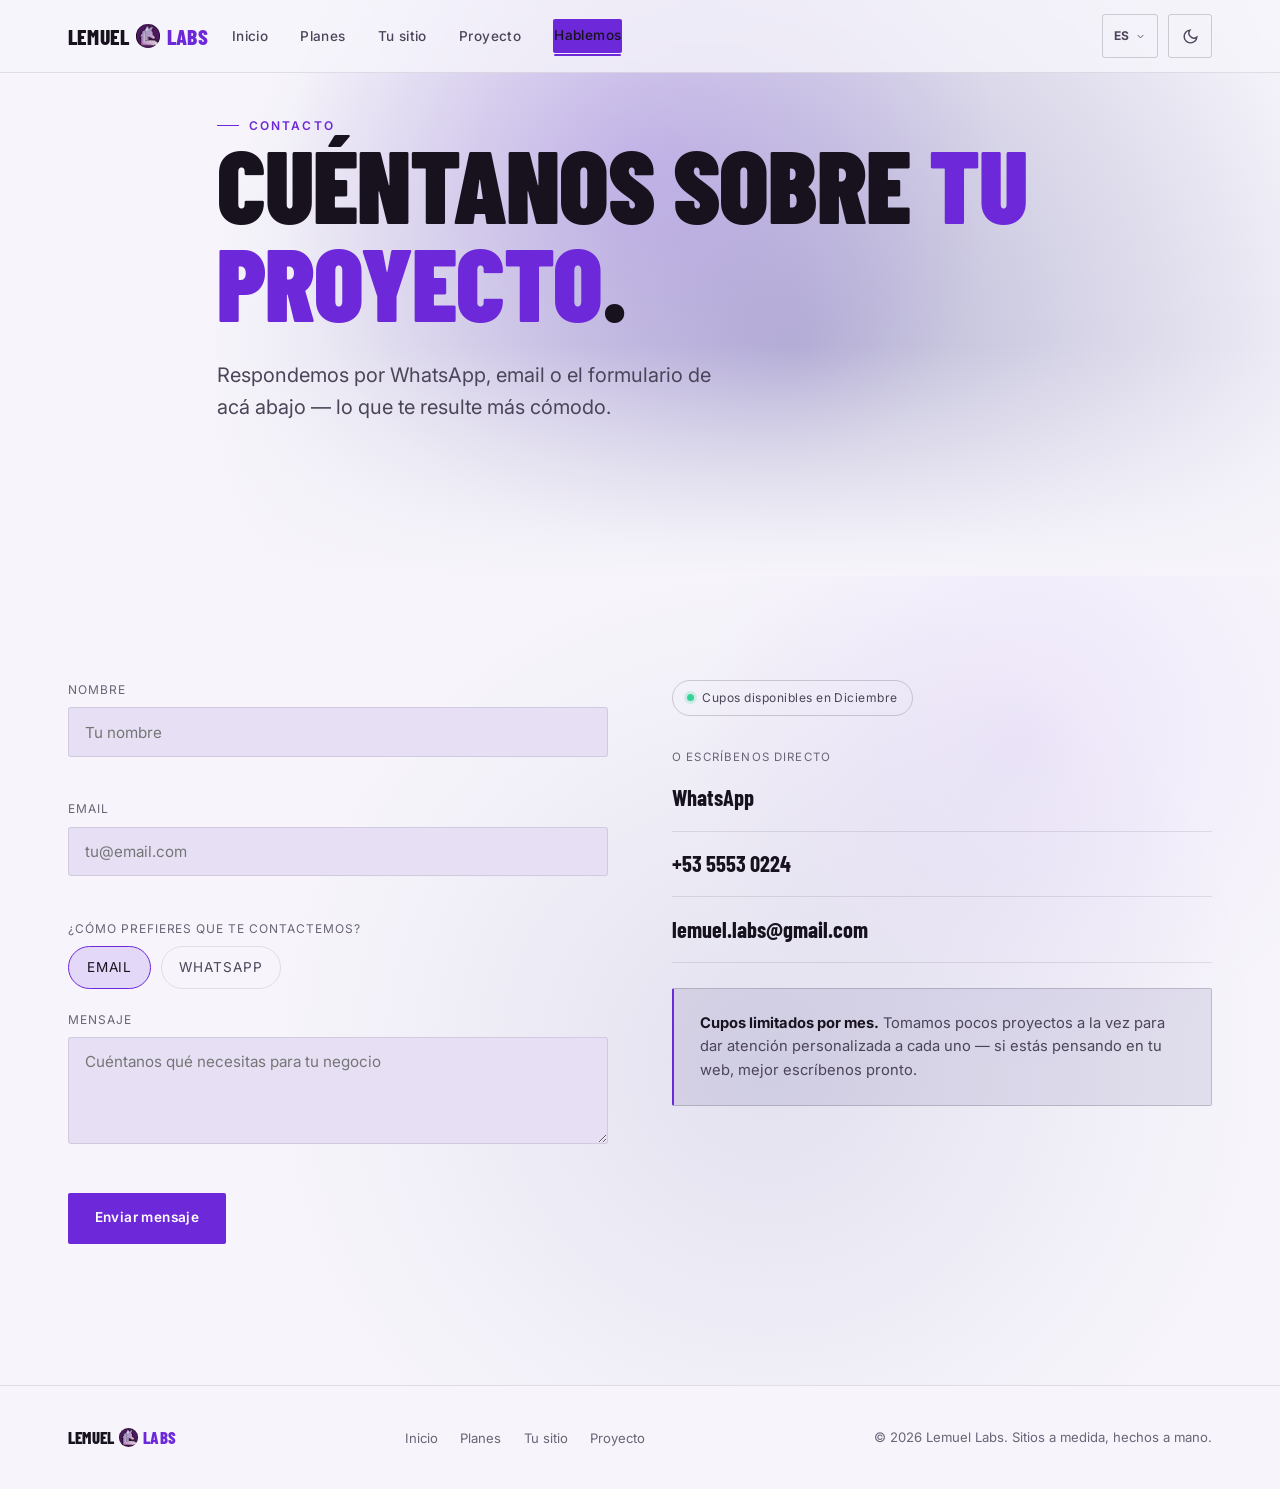
==== commit 8c218fe7: "Add files via upload" ====
--- a/contacto.html
+++ b/contacto.html
@@ -62,21 +62,21 @@
     {
       "@type": "Offer",
       "name": "Plan Esencial",
-      "price": "200000",
+      "price": "150000",
       "priceCurrency": "ARS",
       "url": "https://TU-DOMINIO.com/planes.html#esencial"
     },
     {
       "@type": "Offer",
       "name": "Plan Profesional",
-      "price": "290000",
+      "price": "200000",
       "priceCurrency": "ARS",
       "url": "https://TU-DOMINIO.com/planes.html#profesional"
     },
     {
       "@type": "Offer",
       "name": "Plan Premium",
-      "price": "350000",
+      "price": "250000",
       "priceCurrency": "ARS",
       "url": "https://TU-DOMINIO.com/planes.html#premium"
     }
@@ -95,7 +95,7 @@
 
 <header>
   <nav class="nav wrap">
-    <a href="index.html" class="logo">Lemuel<span>Labs</span></a>
+    <a href="https://wa.me/5355530224?text=Hola%20Lemuel%20Labs%20%F0%9F%91%8B%20Quiero%20cotizar%20un%20sitio%20web%20para%20mi%20negocio.%0APlan%20de%20inter%C3%A9s%3A%20a%C3%BAn%20no%20lo%20decid%C3%AD%20%2F%20quiero%20asesoramiento%0ACu%C3%A9ntenme%20un%20poco%3A%20%C2%BFqu%C3%A9%20necesito%20completar%20o%20tener%20listo%20antes%20de%20empezar%3F" target="_blank" rel="noopener" class="logo">Lemuel <img src="img/logo.webp" alt="" class="logo-mark"> <span>Labs</span></a>
     <ul class="nav-links" id="navLinks">
       <li><a href="index.html" data-i18n="nav_inicio">Inicio</a></li>
       <li><a href="planes.html" data-i18n="nav_planes">Planes</a></li>
@@ -173,6 +173,19 @@
               <input type="email" id="email" name="email" placeholder="tu@email.com" required aria-describedby="emailError">
               <span class="field-error" id="emailError"></span>
             </div>
+            <div class="field field-method">
+              <span class="field-method-label" id="methodLabel" data-i18n="form_method_label">¿Cómo preferís que te contactemos?</span>
+              <div class="method-toggle" role="radiogroup" aria-labelledby="methodLabel">
+                <label class="method-option">
+                  <input type="radio" name="contactMethod" id="contactMethodEmail" value="email" checked>
+                  <span data-i18n="form_method_email">Email</span>
+                </label>
+                <label class="method-option">
+                  <input type="radio" name="contactMethod" id="contactMethodWhatsapp" value="whatsapp">
+                  <span data-i18n="form_method_whatsapp">WhatsApp</span>
+                </label>
+              </div>
+            </div>
             <div class="field">
               <label for="message" data-i18n="form_label_message">Mensaje</label>
               <textarea id="message" name="message" rows="4" placeholder="Cuéntanos qué necesitas para tu negocio" data-i18n-placeholder="form_placeholder_message" required aria-describedby="messageError"></textarea>
@@ -182,7 +195,7 @@
             <p class="form-status" role="status" aria-live="polite"></p>
             <p class="form-fallback" id="formFallback" hidden>
               <span data-i18n="form_fallback_text">¿No se envió? Escríbenos directo por</span>
-              <a href="https://wa.me/5355530224?text=Hola%20Lemuel%20Labs%2C%20intent%C3%A9%20escribirles%20por%20el%20formulario%20de%20la%20web%20pero%20no%20se%20envi%C3%B3.">WhatsApp</a>.
+              <a href="https://wa.me/5355530224?text=Hola%20Lemuel%20Labs%20%F0%9F%91%8B%20Intent%C3%A9%20escribirles%20por%20el%20formulario%20de%20la%20web%20pero%20no%20se%20envi%C3%B3.">WhatsApp</a>.
             </p>
           </form>
         </div>
@@ -192,7 +205,7 @@
 
           <div class="direct-info">
             <span data-i18n="contact_direct_label">O escríbenos directo</span>
-            <a href="https://wa.me/5355530224?text=Hola%20Lemuel%20Labs%2C%20vengo%20de%20la%20p%C3%A1gina%20de%20contacto%20y%20quiero%20cotizar%20un%20sitio." target="_blank" rel="noopener">WhatsApp</a>
+            <a href="https://wa.me/5355530224?text=Hola%20Lemuel%20Labs%20%F0%9F%91%8B%20Quiero%20cotizar%20un%20sitio%20web%20para%20mi%20negocio.%0APlan%20de%20inter%C3%A9s%3A%20a%C3%BAn%20no%20lo%20decid%C3%AD%20%2F%20quiero%20asesoramiento%0ACu%C3%A9ntenme%20un%20poco%3A%20%C2%BFqu%C3%A9%20necesito%20completar%20o%20tener%20listo%20antes%20de%20empezar%3F" target="_blank" rel="noopener">WhatsApp</a>
             <a href="tel:+5355530224">+53 5553 0224</a>
             <a href="mailto:lemuel.labs@gmail.com">lemuel.labs@gmail.com</a>
           </div>
@@ -211,7 +224,7 @@
 
 <footer>
   <div class="wrap footer-inner">
-    <a href="index.html" class="logo" style="font-size:1.05rem;">Lemuel<span>Labs</span></a>
+    <a href="https://wa.me/5355530224?text=Hola%20Lemuel%20Labs%20%F0%9F%91%8B%20Quiero%20cotizar%20un%20sitio%20web%20para%20mi%20negocio.%0APlan%20de%20inter%C3%A9s%3A%20a%C3%BAn%20no%20lo%20decid%C3%AD%20%2F%20quiero%20asesoramiento%0ACu%C3%A9ntenme%20un%20poco%3A%20%C2%BFqu%C3%A9%20necesito%20completar%20o%20tener%20listo%20antes%20de%20empezar%3F" target="_blank" rel="noopener" class="logo" style="font-size:1.05rem;">Lemuel <img src="img/logo.webp" alt="" class="logo-mark"> <span>Labs</span></a>
     <ul class="footer-links">
       <li><a href="index.html" data-i18n="nav_inicio">Inicio</a></li>
       <li><a href="planes.html" data-i18n="nav_planes">Planes</a></li>
--- a/css/styles.css
+++ b/css/styles.css
@@ -254,6 +254,9 @@
   gap:1.5rem;
 }
 .logo{
+  display:inline-flex;
+  align-items:center;
+  gap:0.32em;
   font-family:var(--display);
   font-weight:800;
   font-size:1.35rem;
@@ -262,6 +265,13 @@
   flex-shrink:0;
 }
 .logo span{ color:var(--accent); }
+.logo-mark{
+  height:1.1em;
+  width:1.1em;
+  object-fit:cover;
+  border-radius:50%;
+  flex-shrink:0;
+}
 
 .nav-links{
   display:flex;
@@ -935,6 +945,27 @@
   color:var(--danger);
   min-height:1.1em;
 }
+
+.field-method-label{ font-size:0.75rem; letter-spacing:0.08em; text-transform:uppercase; color:var(--text-dimmer); }
+.method-toggle{ display:flex; gap:0.6rem; flex-wrap:wrap; }
+.method-option{ position:relative; }
+.method-option input{ position:absolute; opacity:0; width:1px; height:1px; }
+.method-option span{
+  display:inline-block;
+  padding:0.6rem 1.1rem;
+  border:1px solid var(--border);
+  border-radius:999px;
+  font-size:0.85rem;
+  color:var(--text-dim);
+  cursor:pointer;
+  transition:border-color 0.2s ease, color 0.2s ease, background 0.2s ease;
+}
+.method-option input:checked + span{
+  border-color:var(--accent);
+  color:var(--text);
+  background:color-mix(in srgb, var(--accent) 14%, transparent);
+}
+.method-option input:focus-visible + span{ outline:2px solid var(--accent); outline-offset:2px; }
 form .btn{ align-self:flex-start; margin-top:0.4rem; }
 .form-status{
   font-size:0.85rem;
@@ -992,6 +1023,9 @@
 .iris-overlay.is-active{ opacity:1; pointer-events:auto; }
 
 .iris-logo{
+  display:inline-flex;
+  align-items:center;
+  gap:0.28em;
   font-family:var(--display);
   font-weight:800;
   font-size:clamp(1.6rem, 4vw, 2.4rem);
@@ -1003,6 +1037,7 @@
   transition:opacity 0.32s cubic-bezier(0.22,1,0.36,1), transform 0.32s cubic-bezier(0.22,1,0.36,1);
 }
 .iris-logo span{ color:var(--violet-soft); }
+.iris-logo .logo-mark{ height:0.85em; width:0.85em; }
 .iris-overlay.is-logo-visible .iris-logo{ opacity:1; transform:scale(1) translateY(0); }
 
 @media (prefers-reduced-motion: reduce){
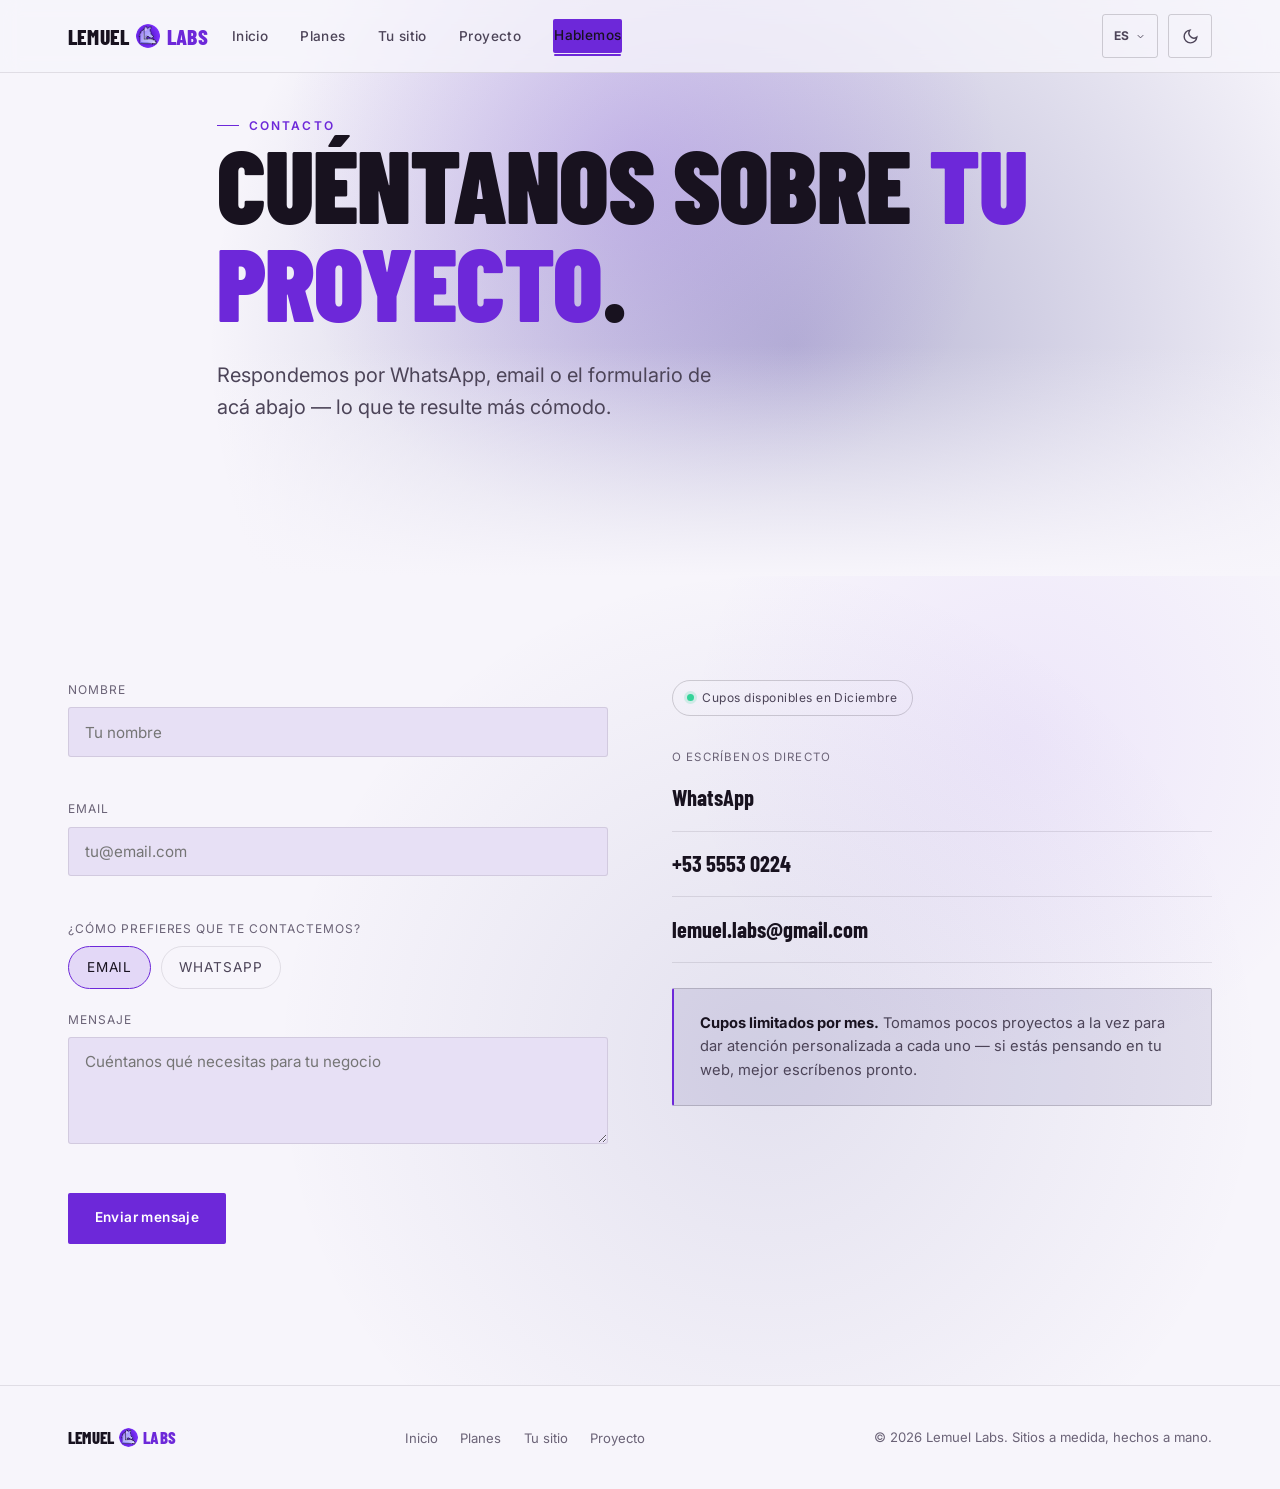
==== commit 1e0bef43: "Add files via upload" ====
--- a/contacto.html
+++ b/contacto.html
@@ -38,9 +38,21 @@
 <meta property="og:type" content="website">
 <meta property="og:title" content="Contacto — Lemuel Labs">
 <meta property="og:description" content="Cuéntanos sobre tu proyecto. Cupos limitados por mes.">
-<!-- TODO: reemplazar TU-DOMINIO.com por el dominio real cuando el sitio esté publicado -->
+<!-- TODO: reemplazar TU-DOMINIO.com por el dominio real cuando el sitio esté publicado.
+     Mientras el dominio sea un placeholder, og:image/twitter:image apuntan a una URL
+     que no existe todavía (https://TU-DOMINIO.com/img/og-cover.jpg) — esa es la razón
+     principal por la que hoy no se ve la imagen al compartir el link. El resto ya está
+     resuelto: og-cover.jpg existe, es .jpg (liviano, ~40KB, más compatible con
+     crawlers sociales que .webp) y las etiquetas og:image:width/height ya están
+     completas. Una vez publicado con el dominio real, verificar la preview con:
+     Facebook Sharing Debugger (developers.facebook.com/tools/debug),
+     Twitter Card Validator (cards-dev.twitter.com/validator) o
+     LinkedIn Post Inspector (linkedin.com/post-inspector). -->
 <meta property="og:url" content="https://TU-DOMINIO.com/contacto.html">
 <meta property="og:image" content="https://TU-DOMINIO.com/img/og-cover.jpg">
+<meta property="og:image:type" content="image/jpeg">
+<meta property="og:image:width" content="1200">
+<meta property="og:image:height" content="630">
 <meta property="og:locale" content="es_LA">
 
 <meta name="twitter:card" content="summary_large_image">
--- a/css/styles.css
+++ b/css/styles.css
@@ -828,19 +828,11 @@
 .case-media-wrap{ overflow:hidden; margin:1.25rem; border-radius:4px; }
 .case-media{
   aspect-ratio:16/8;
-  border:1px dashed var(--border-strong);
   border-radius:4px;
-  display:flex;
-  align-items:center;
-  justify-content:center;
-  color:var(--text-dimmer);
-  font-size:0.85rem;
-  letter-spacing:0.1em;
-  text-transform:uppercase;
-  background:repeating-linear-gradient(135deg, rgba(124,58,237,0.05) 0 12px, transparent 12px 24px);
+  overflow:hidden;
   will-change:transform;
 }
-.case-media img{ width:100%; height:100%; object-fit:cover; }
+.case-media img{ width:100%; height:100%; object-fit:cover; object-position:center 30%; display:block; }
 .case-body{ padding:1rem 2.25rem 2.5rem; display:flex; justify-content:space-between; gap:2.5rem; flex-wrap:wrap; }
 .case-info{ max-width:50ch; }
 .case-tags{ display:flex; gap:0.6rem; margin-bottom:1rem; flex-wrap:wrap; }
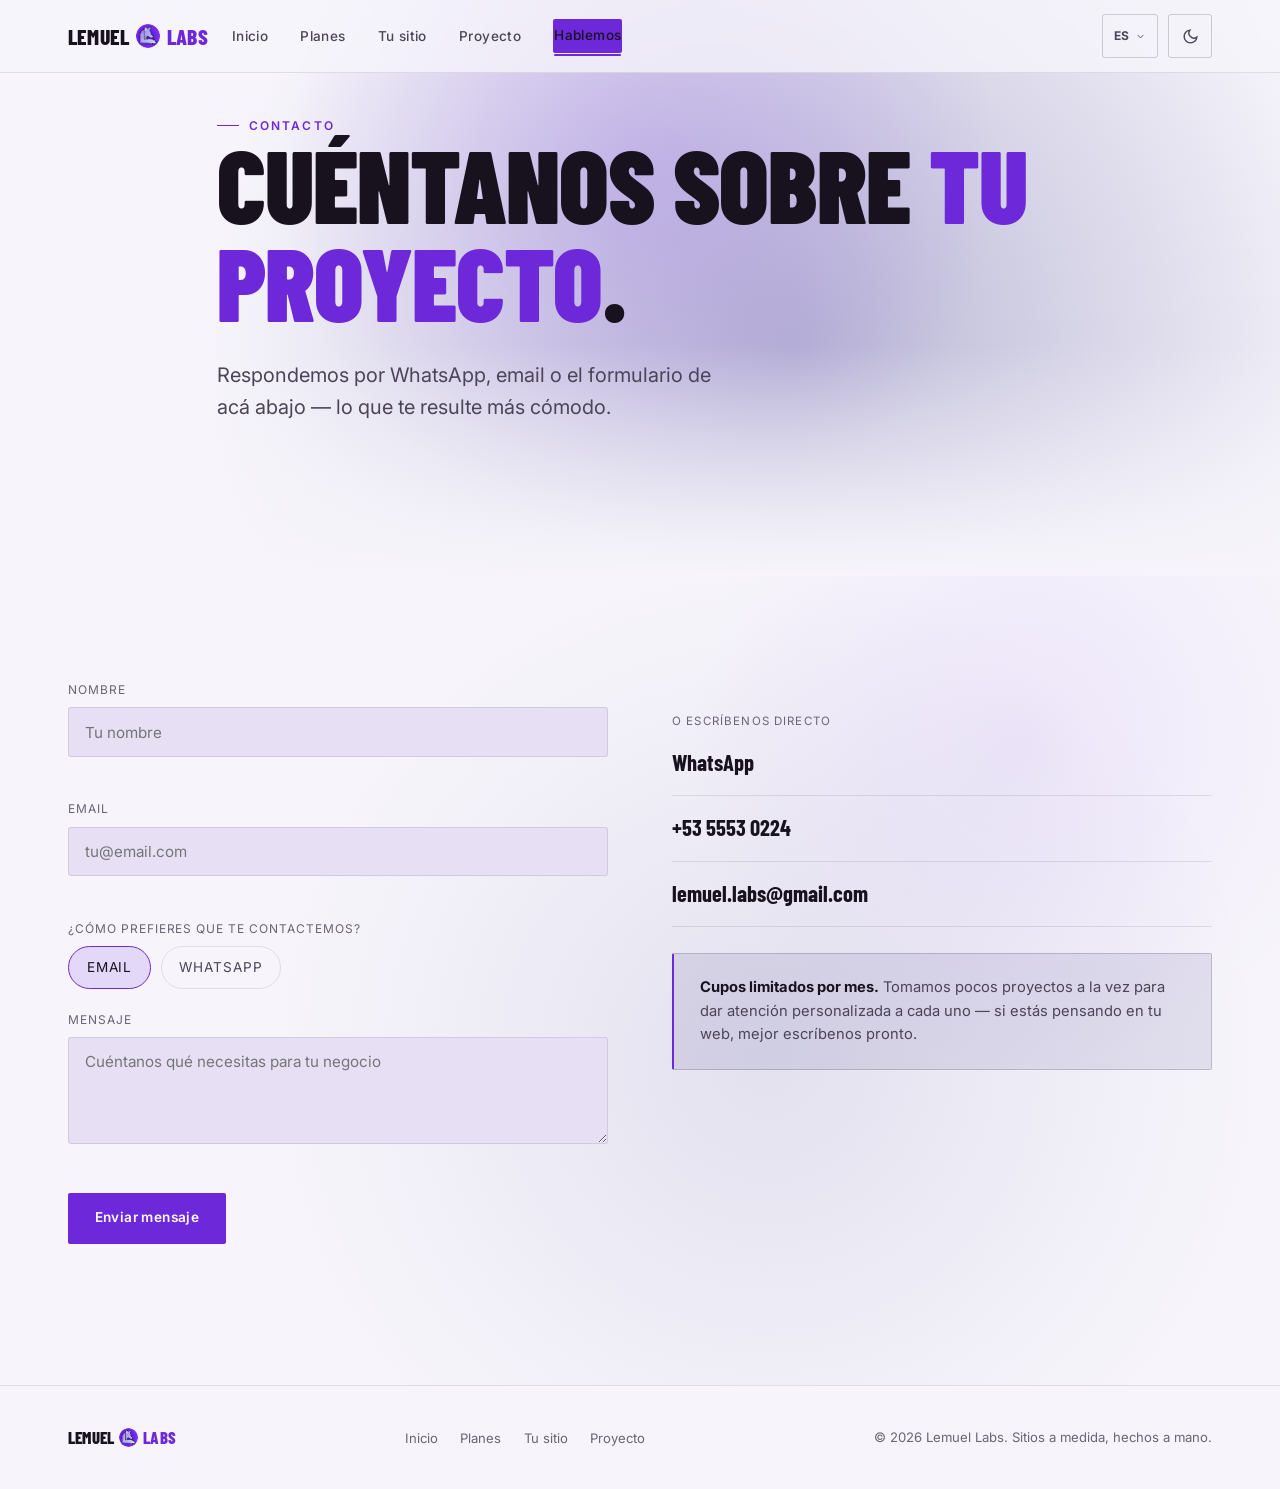
==== commit 360fde15: "Add files via upload" ====
--- a/contacto.html
+++ b/contacto.html
@@ -9,9 +9,8 @@
 <link rel="icon" type="image/png" sizes="16x16" href="img/favicon-16x16.png">
 <link rel="apple-touch-icon" sizes="180x180" href="img/apple-touch-icon.png">
 
-<!-- A2 — Analítica liviana, sin cookies (Plausible).
-     TODO ANTES DE PUBLICAR: reemplazar TU-DOMINIO.com por el dominio real. -->
-<script defer data-domain="TU-DOMINIO.com" src="https://plausible.io/js/script.js"></script>
+<!-- Analítica liviana y sin cookies, vía Plausible. -->
+<script defer data-domain="lemuelabs.github.io" src="https://plausible.io/js/script.js"></script>
 <!-- Alternativa a Plausible: GoatCounter (también gratis, también sin cookies).
      Para usarla en vez de Plausible: comentar el script de arriba,
      descomentar este, y reemplazar TU-CUENTA por tu cuenta real.
@@ -38,18 +37,12 @@
 <meta property="og:type" content="website">
 <meta property="og:title" content="Contacto — Lemuel Labs">
 <meta property="og:description" content="Cuéntanos sobre tu proyecto. Cupos limitados por mes.">
-<!-- TODO: reemplazar TU-DOMINIO.com por el dominio real cuando el sitio esté publicado.
-     Mientras el dominio sea un placeholder, og:image/twitter:image apuntan a una URL
-     que no existe todavía (https://TU-DOMINIO.com/img/og-cover.jpg) — esa es la razón
-     principal por la que hoy no se ve la imagen al compartir el link. El resto ya está
-     resuelto: og-cover.jpg existe, es .jpg (liviano, ~40KB, más compatible con
-     crawlers sociales que .webp) y las etiquetas og:image:width/height ya están
-     completas. Una vez publicado con el dominio real, verificar la preview con:
+<!-- Para revisar cómo se ve la vista previa al compartir el link:
      Facebook Sharing Debugger (developers.facebook.com/tools/debug),
      Twitter Card Validator (cards-dev.twitter.com/validator) o
      LinkedIn Post Inspector (linkedin.com/post-inspector). -->
-<meta property="og:url" content="https://TU-DOMINIO.com/contacto.html">
-<meta property="og:image" content="https://TU-DOMINIO.com/img/og-cover.jpg">
+<meta property="og:url" content="https://lemuelabs.github.io/lemuel-labs/contacto.html">
+<meta property="og:image" content="https://lemuelabs.github.io/lemuel-labs/img/og-cover.jpg">
 <meta property="og:image:type" content="image/jpeg">
 <meta property="og:image:width" content="1200">
 <meta property="og:image:height" content="630">
@@ -58,7 +51,7 @@
 <meta name="twitter:card" content="summary_large_image">
 <meta name="twitter:title" content="Contacto — Lemuel Labs">
 <meta name="twitter:description" content="Cuéntanos sobre tu proyecto. Cupos limitados por mes.">
-<meta name="twitter:image" content="https://TU-DOMINIO.com/img/og-cover.jpg">
+<meta name="twitter:image" content="https://lemuelabs.github.io/lemuel-labs/img/og-cover.jpg">
 
 <script type="application/ld+json">
 {
@@ -66,7 +59,7 @@
   "@type": "ProfessionalService",
   "name": "Lemuel Labs",
   "description": "Estudio de desarrollo web a medida. Sitios de presentación para pequeños y medianos negocios, en tres niveles de servicio: Esencial, Profesional y Premium.",
-  "url": "https://TU-DOMINIO.com/contacto.html",
+  "url": "https://lemuelabs.github.io/lemuel-labs/contacto.html",
   "telephone": "+5355530224",
   "email": "lemuel.labs@gmail.com",
   "priceRange": "$$",
@@ -76,21 +69,21 @@
       "name": "Plan Esencial",
       "price": "150000",
       "priceCurrency": "ARS",
-      "url": "https://TU-DOMINIO.com/planes.html#esencial"
+      "url": "https://lemuelabs.github.io/lemuel-labs/planes.html#esencial"
     },
     {
       "@type": "Offer",
       "name": "Plan Profesional",
       "price": "200000",
       "priceCurrency": "ARS",
-      "url": "https://TU-DOMINIO.com/planes.html#profesional"
+      "url": "https://lemuelabs.github.io/lemuel-labs/planes.html#profesional"
     },
     {
       "@type": "Offer",
       "name": "Plan Premium",
       "price": "250000",
       "priceCurrency": "ARS",
-      "url": "https://TU-DOMINIO.com/planes.html#premium"
+      "url": "https://lemuelabs.github.io/lemuel-labs/planes.html#premium"
     }
   ]
 }
@@ -151,13 +144,7 @@
       <div class="contact-grid">
 
         <div class="reveal">
-          <!--
-            A1 — Envío real del formulario, sin backend propio.
-            Servicio elegido: Formspree (gratis hasta 50 envíos/mes,
-            sin necesidad de cuenta para el visitante).
-            TODO ANTES DE PUBLICAR: reemplazar YOUR_FORM_ID por el ID
-            real de tu formulario en https://formspree.io
-          -->
+          <!-- El formulario se envía a través de un servicio externo, sin backend propio. -->
           <form id="contactForm" action="https://formspree.io/f/YOUR_FORM_ID" method="POST" novalidate>
             <!--
               Alternativa a Formspree: Web3Forms (también gratis, sin
@@ -186,7 +173,7 @@
               <span class="field-error" id="emailError"></span>
             </div>
             <div class="field field-method">
-              <span class="field-method-label" id="methodLabel" data-i18n="form_method_label">¿Cómo preferís que te contactemos?</span>
+              <span class="field-method-label" id="methodLabel" data-i18n="form_method_label">¿Cómo prefieres que te contactemos?</span>
               <div class="method-toggle" role="radiogroup" aria-labelledby="methodLabel">
                 <label class="method-option">
                   <input type="radio" name="contactMethod" id="contactMethodEmail" value="email" checked>
@@ -213,8 +200,6 @@
         </div>
 
         <div class="reveal reveal-delay-1">
-          <div class="badge" data-cupos-badge data-status="open"><span class="badge-dot"></span><span class="badge-text">Cupos disponibles</span></div>
-
           <div class="direct-info">
             <span data-i18n="contact_direct_label">O escríbenos directo</span>
             <a href="https://wa.me/5355530224?text=Hola%20Lemuel%20Labs%20%F0%9F%91%8B%20Quiero%20cotizar%20un%20sitio%20web%20para%20mi%20negocio.%0APlan%20de%20inter%C3%A9s%3A%20a%C3%BAn%20no%20lo%20decid%C3%AD%20%2F%20quiero%20asesoramiento%0ACu%C3%A9ntenme%20un%20poco%3A%20%C2%BFqu%C3%A9%20necesito%20completar%20o%20tener%20listo%20antes%20de%20empezar%3F" target="_blank" rel="noopener">WhatsApp</a>
--- a/css/styles.css
+++ b/css/styles.css
@@ -226,11 +226,8 @@
   background:var(--text-dimmer);
   flex-shrink:0;
 }
-.badge[data-status="open"] .badge-dot{ background:var(--ok); box-shadow:0 0 0 3px rgba(52,211,153,0.18); }
-.badge[data-status="closed"] .badge-dot{ background:var(--text-dimmer); }
-
-/* Variante "etiqueta": para marcar algo (ej. "Plan Premium") sin usar el
-   sistema de estados abierto/cerrado de los cupos. */
+/* Variante "etiqueta": para marcar algo (ej. "Plan Premium") con el
+   mismo lenguaje visual del badge, sin el punto de estado. */
 .badge-tag{ border-color:var(--accent); color:var(--accent-text); }
 .badge-tag .badge-dot{ background:var(--accent); box-shadow:none; }
 
@@ -679,12 +676,19 @@
 .plans-note p{ margin-top:0.7rem; color:var(--text-dim); font-size:0.95rem; max-width:70ch; }
 .plans-note p + p{ margin-top:0.6rem; }
 
-/* Tabla comparativa (D2) */
+/* Tabla comparativa de planes */
 .compare-table-wrap{
+  position:relative;
   margin-top:1.5rem;
   overflow-x:auto;
   border:1px solid var(--border);
   border-radius:6px;
+}
+.compare-scroll-hint{
+  display:none;
+  font-size:0.78rem;
+  color:var(--text-dimmer);
+  margin-top:0.6rem;
 }
 .compare-table{
   width:100%;
@@ -721,7 +725,7 @@
 }
 .compare-table tbody tr:last-child th, .compare-table tbody tr:last-child td{ border-bottom:none; }
 
-/* Reseñas próximamente (D4): slots vacíos, con estilo, sin inventar nada */
+/* Slots de reseñas vacíos, con estilo, sin contenido inventado */
 .review-slots{
   display:grid;
   grid-template-columns:repeat(3, 1fr);
@@ -1088,4 +1092,22 @@
   .lang-switch-btn{ padding:0 0.5rem; }
   .lang-switch-list{ right:-0.5rem; }
   .plan-card.featured::before{ font-size:0.6rem; padding:0.3rem 0.6rem; left:1.4rem; max-width:calc(100% - 2.8rem); }
-}
+
+  /* La tabla comparativa no entra completa en un viewport angosto (~360px);
+     además de compactarla agresivamente acá, sumamos una señal visual
+     clara de que hay que deslizar — el scroll horizontal solo no alcanza
+     como pista. */
+  .compare-scroll-hint{ display:block; }
+  .compare-table-wrap::after{
+    content:"";
+    position:absolute;
+    top:0; right:0; bottom:0;
+    width:28px;
+    background:linear-gradient(90deg, transparent, color-mix(in srgb, var(--bg-alt-2) 85%, transparent));
+    pointer-events:none;
+  }
+  .compare-table{ min-width:400px; font-size:0.74rem; }
+  .compare-table thead th{ padding:0.6rem 0.5rem; font-size:0.66rem; }
+  .compare-table tbody th{ padding:0.55rem 0.5rem; white-space:normal; font-size:0.76rem; }
+  .compare-table tbody td{ padding:0.55rem 0.4rem; }
+}
